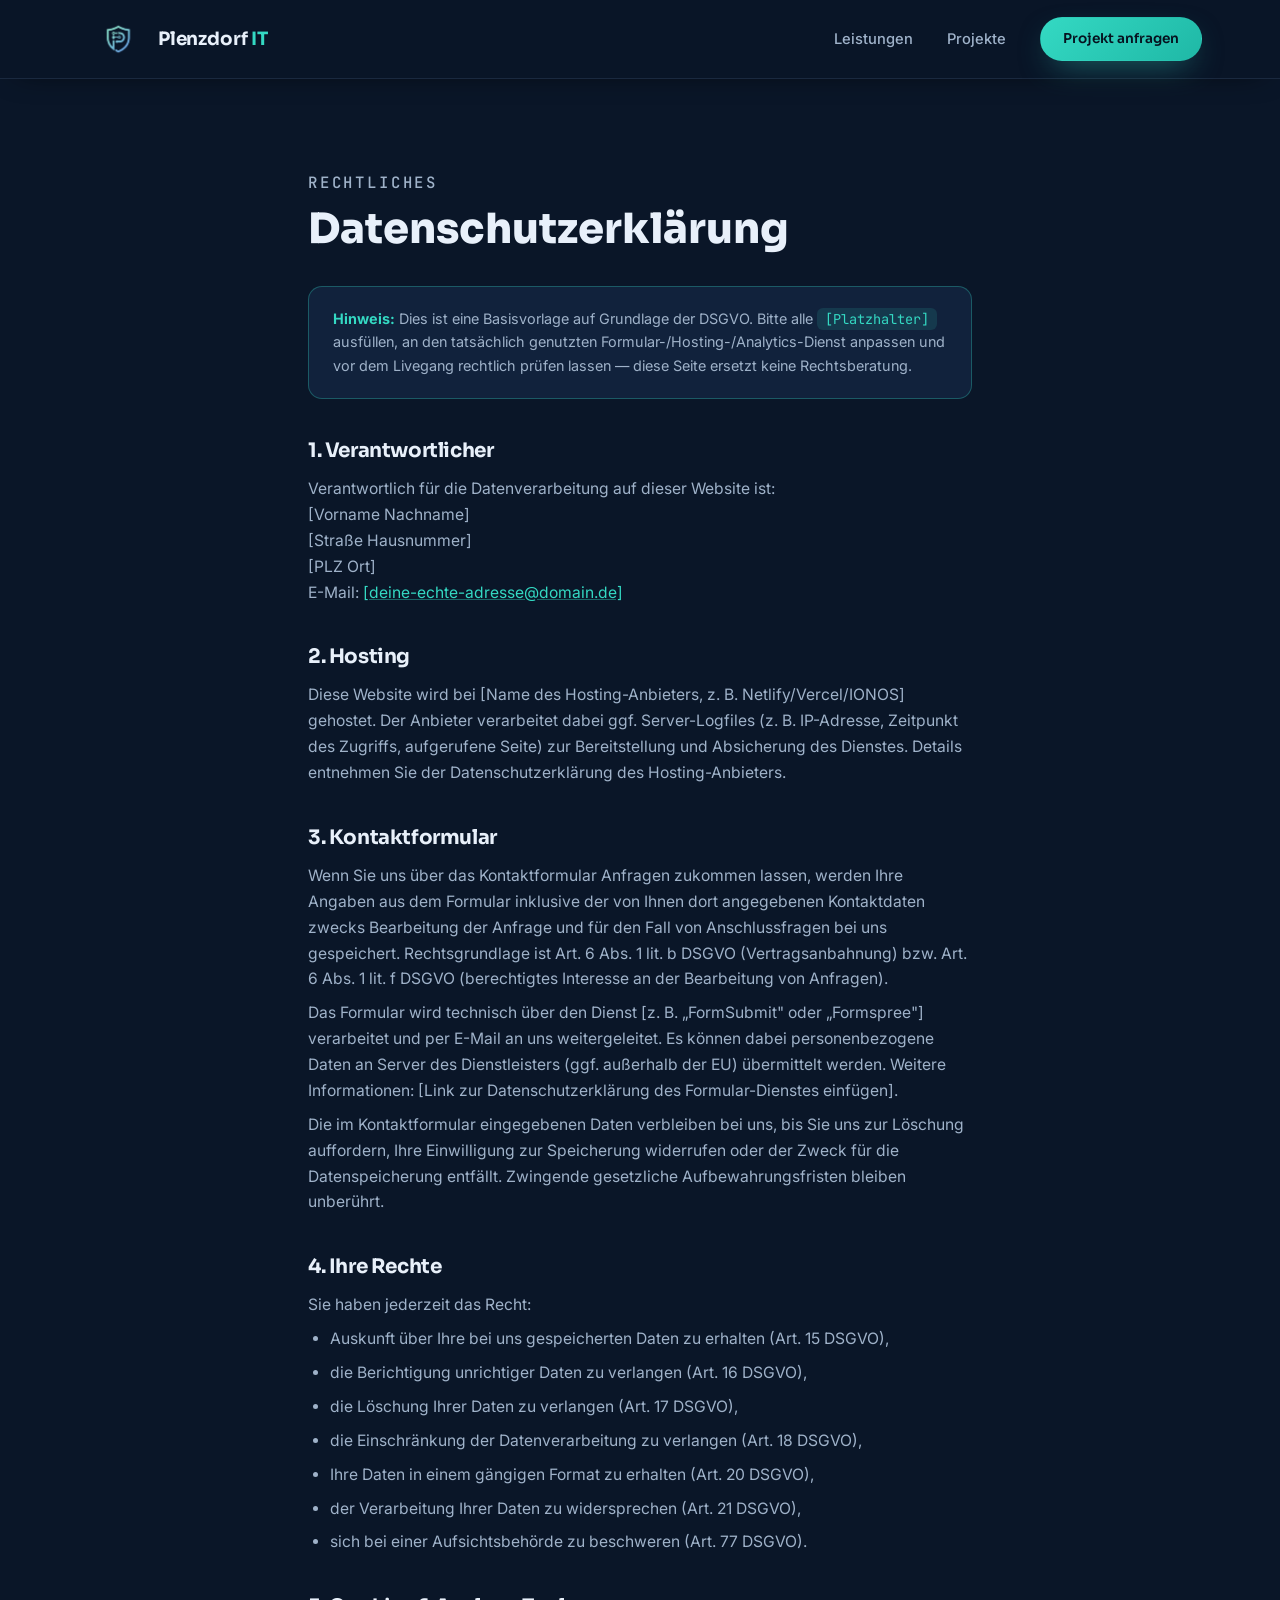
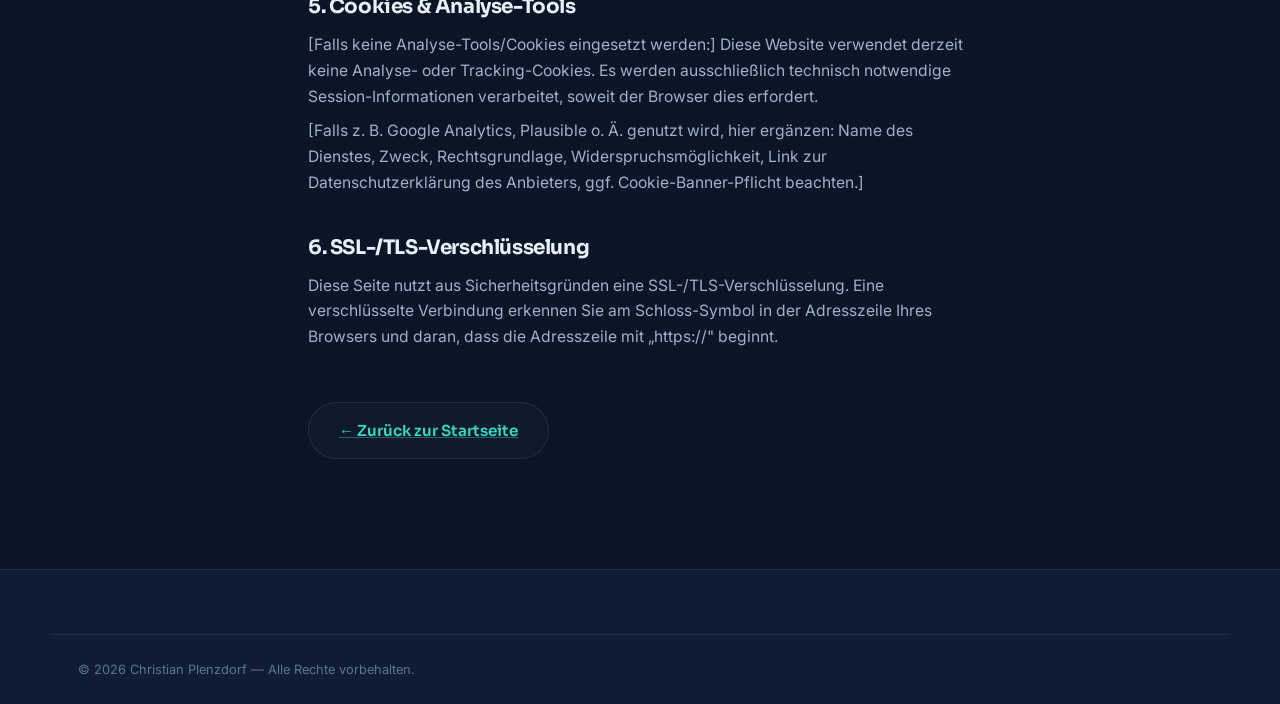
==== datenschutz.html @ 63682827 "initial plenzdorf-it website" ====
<!DOCTYPE html>
<html lang="de">
<head>
  <meta charset="UTF-8">
  <meta name="viewport" content="width=device-width, initial-scale=1.0">
  <title>Datenschutzerklärung | Plenzdorf IT</title>
  <meta name="robots" content="noindex, follow">
  <meta name="theme-color" content="#0a1628">
  <link rel="preconnect" href="https://fonts.googleapis.com">
  <link rel="preconnect" href="https://fonts.gstatic.com" crossorigin>
  <link href="https://fonts.googleapis.com/css2?family=Sora:wght@400;500;600;700;800&family=Inter:wght@400;500;600&family=JetBrains+Mono:wght@400;500&display=swap" rel="stylesheet">
  <link rel="stylesheet" href="css/style.css">
  <link rel="icon" type="image/png" href="assets/logo.png">
</head>
<body>

  <header class="nav is-scrolled" id="nav">
    <div class="nav__inner container">
      <a href="index.html" class="nav__logo">
        <img src="assets/logo.png" alt="Plenzdorf IT Logo" class="nav__logo-mark">
        <span class="nav__logo-text">Plenzdorf<em>&nbsp;IT</em></span>
      </a>
      <nav class="nav__links" id="navLinks">
        <a href="index.html#leistungen">Leistungen</a>
        <a href="index.html#projekte">Projekte</a>
        <a href="index.html#kontakt" class="btn btn--small btn--primary">Projekt anfragen</a>
      </nav>
      <button class="nav__burger" id="navBurger" aria-label="Menü öffnen" aria-expanded="false">
        <span></span><span></span><span></span>
      </button>
    </div>
  </header>

  <main>
    <section class="section legal">
      <div class="container legal__content">
        <p class="section__eyebrow">Rechtliches</p>
        <h1>Datenschutzerklärung</h1>

        <div class="legal__notice">
          <strong>Hinweis:</strong> Dies ist eine Basisvorlage auf Grundlage der DSGVO.
          Bitte alle <code>[Platzhalter]</code> ausfüllen, an den tatsächlich genutzten
          Formular-/Hosting-/Analytics-Dienst anpassen und vor dem Livegang rechtlich prüfen
          lassen — diese Seite ersetzt keine Rechtsberatung.
        </div>

        <h2>1. Verantwortlicher</h2>
        <p>
          Verantwortlich für die Datenverarbeitung auf dieser Website ist:<br>
          [Vorname Nachname]<br>
          [Straße Hausnummer]<br>
          [PLZ Ort]<br>
          E-Mail: <a href="mailto:kontakt@plenzdorf-it.de">[deine-echte-adresse@domain.de]</a>
        </p>

        <h2>2. Hosting</h2>
        <p>
          Diese Website wird bei [Name des Hosting-Anbieters, z. B. Netlify/Vercel/IONOS]
          gehostet. Der Anbieter verarbeitet dabei ggf. Server-Logfiles (z. B. IP-Adresse,
          Zeitpunkt des Zugriffs, aufgerufene Seite) zur Bereitstellung und Absicherung des
          Dienstes. Details entnehmen Sie der Datenschutzerklärung des Hosting-Anbieters.
        </p>

        <h2>3. Kontaktformular</h2>
        <p>
          Wenn Sie uns über das Kontaktformular Anfragen zukommen lassen, werden Ihre Angaben
          aus dem Formular inklusive der von Ihnen dort angegebenen Kontaktdaten zwecks
          Bearbeitung der Anfrage und für den Fall von Anschlussfragen bei uns gespeichert.
          Rechtsgrundlage ist Art. 6 Abs. 1 lit. b DSGVO (Vertragsanbahnung) bzw.
          Art. 6 Abs. 1 lit. f DSGVO (berechtigtes Interesse an der Bearbeitung von Anfragen).
        </p>
        <p>
          Das Formular wird technisch über den Dienst [z. B. „FormSubmit" oder „Formspree"]
          verarbeitet und per E-Mail an uns weitergeleitet. Es können dabei personenbezogene
          Daten an Server des Dienstleisters (ggf. außerhalb der EU) übermittelt werden.
          Weitere Informationen: [Link zur Datenschutzerklärung des Formular-Dienstes einfügen].
        </p>
        <p>
          Die im Kontaktformular eingegebenen Daten verbleiben bei uns, bis Sie uns zur
          Löschung auffordern, Ihre Einwilligung zur Speicherung widerrufen oder der Zweck für
          die Datenspeicherung entfällt. Zwingende gesetzliche Aufbewahrungsfristen bleiben
          unberührt.
        </p>

        <h2>4. Ihre Rechte</h2>
        <p>Sie haben jederzeit das Recht:</p>
        <ul>
          <li>Auskunft über Ihre bei uns gespeicherten Daten zu erhalten (Art. 15 DSGVO),</li>
          <li>die Berichtigung unrichtiger Daten zu verlangen (Art. 16 DSGVO),</li>
          <li>die Löschung Ihrer Daten zu verlangen (Art. 17 DSGVO),</li>
          <li>die Einschränkung der Datenverarbeitung zu verlangen (Art. 18 DSGVO),</li>
          <li>Ihre Daten in einem gängigen Format zu erhalten (Art. 20 DSGVO),</li>
          <li>der Verarbeitung Ihrer Daten zu widersprechen (Art. 21 DSGVO),</li>
          <li>sich bei einer Aufsichtsbehörde zu beschweren (Art. 77 DSGVO).</li>
        </ul>

        <h2>5. Cookies &amp; Analyse-Tools</h2>
        <p>
          [Falls keine Analyse-Tools/Cookies eingesetzt werden:] Diese Website verwendet
          derzeit keine Analyse- oder Tracking-Cookies. Es werden ausschließlich technisch
          notwendige Session-Informationen verarbeitet, soweit der Browser dies erfordert.
        </p>
        <p>
          [Falls z. B. Google Analytics, Plausible o. Ä. genutzt wird, hier ergänzen: Name des
          Dienstes, Zweck, Rechtsgrundlage, Widerspruchsmöglichkeit, Link zur
          Datenschutzerklärung des Anbieters, ggf. Cookie-Banner-Pflicht beachten.]
        </p>

        <h2>6. SSL-/TLS-Verschlüsselung</h2>
        <p>
          Diese Seite nutzt aus Sicherheitsgründen eine SSL-/TLS-Verschlüsselung. Eine
          verschlüsselte Verbindung erkennen Sie am Schloss-Symbol in der Adresszeile Ihres
          Browsers und daran, dass die Adresszeile mit „https://" beginnt.
        </p>

        <a href="index.html" class="btn btn--ghost legal__back">← Zurück zur Startseite</a>
      </div>
    </section>
  </main>

  <footer class="footer">
    <div class="container footer__bottom">
      <p>© 2026 Christian Plenzdorf — Alle Rechte vorbehalten.</p>
    </div>
  </footer>

</body>
</html>
---- css/style.css ----
/* ============================================================
   Plenzdorf IT — Freelancer-Website
   Software Test & Qualitätssicherung
   ============================================================ */

:root {
  --bg: #0a1628;
  --bg-soft: #0e1d33;
  --bg-card: #11223c;
  --line: rgba(148, 184, 226, 0.12);
  --text: #e8f0fa;
  --text-dim: #9fb2c9;
  --accent: #34d9c3;
  --accent-soft: rgba(52, 217, 195, 0.12);
  --accent-2: #4ea3ff;
  --font-display: "Sora", sans-serif;
  --font-body: "Inter", sans-serif;
  --font-mono: "JetBrains Mono", monospace;
  --radius: 18px;
  --shadow: 0 24px 60px -24px rgba(0, 0, 0, 0.55);
  --container: 1180px;
}

* { margin: 0; padding: 0; box-sizing: border-box; }

html { scroll-behavior: smooth; }

body {
  font-family: var(--font-body);
  background: var(--bg);
  color: var(--text);
  line-height: 1.65;
  -webkit-font-smoothing: antialiased;
  overflow-x: hidden;
}

.container {
  max-width: var(--container);
  margin: 0 auto;
  padding: 0 28px;
}

h1, h2, h3, h4 { font-family: var(--font-display); line-height: 1.15; }

h2 { font-size: clamp(1.9rem, 3.4vw, 2.8rem); font-weight: 700; letter-spacing: -0.02em; }

a { color: inherit; text-decoration: none; }

img { max-width: 100%; display: block; }

::selection { background: var(--accent); color: #06121f; }

/* ---------- Buttons ---------- */
.btn {
  display: inline-flex;
  align-items: center;
  justify-content: center;
  gap: 10px;
  padding: 15px 30px;
  border-radius: 999px;
  font-family: var(--font-display);
  font-weight: 600;
  font-size: 0.95rem;
  cursor: pointer;
  border: 1px solid transparent;
  transition: transform 0.25s ease, box-shadow 0.25s ease, background 0.25s ease, color 0.25s ease;
}

.btn--primary {
  background: linear-gradient(135deg, var(--accent), #1fb8a6);
  color: #06121f;
  box-shadow: 0 12px 32px -12px rgba(52, 217, 195, 0.55);
}
.btn--primary:hover { transform: translateY(-2px); box-shadow: 0 18px 40px -12px rgba(52, 217, 195, 0.7); }

.btn--ghost {
  border-color: var(--line);
  color: var(--text);
  background: rgba(255, 255, 255, 0.02);
}
.btn--ghost:hover { border-color: var(--accent); color: var(--accent); transform: translateY(-2px); }

.btn--small { padding: 10px 22px; font-size: 0.85rem; }
.btn--full { width: 100%; }

/* ---------- Navigation ---------- */
.nav {
  position: fixed;
  inset: 0 0 auto 0;
  z-index: 100;
  transition: background 0.3s ease, box-shadow 0.3s ease, backdrop-filter 0.3s ease;
}
.nav.is-scrolled {
  background: rgba(10, 22, 40, 0.86);
  backdrop-filter: blur(14px);
  box-shadow: 0 8px 30px -18px rgba(0, 0, 0, 0.8);
  border-bottom: 1px solid var(--line);
}

.nav__inner {
  display: flex;
  align-items: center;
  justify-content: space-between;
  height: 78px;
}

.nav__logo { display: flex; align-items: center; }
.nav__logo-mark {
  width: 80px; height: 80px;
  object-fit: contain;
}
.nav__logo-text {
  font-family: var(--font-display);
  font-weight: 700;
  font-size: 1.15rem;
  letter-spacing: -0.01em;
}
.nav__logo-text em { font-style: normal; color: var(--accent); }

.nav__links { display: flex; align-items: center; gap: 34px; }
.nav__links > a:not(.btn) {
  font-size: 0.92rem;
  font-weight: 500;
  color: var(--text-dim);
  transition: color 0.2s ease;
  position: relative;
}
.nav__links > a:not(.btn)::after {
  content: "";
  position: absolute;
  left: 0; bottom: -6px;
  width: 0; height: 2px;
  background: var(--accent);
  border-radius: 2px;
  transition: width 0.25s ease;
}
.nav__links > a:not(.btn):hover { color: var(--text); }
.nav__links > a:not(.btn):hover::after { width: 100%; }

.nav__burger {
  display: none;
  flex-direction: column;
  gap: 5px;
  background: none;
  border: 0;
  cursor: pointer;
  padding: 8px;
}
.nav__burger span {
  width: 24px; height: 2px;
  background: var(--text);
  border-radius: 2px;
  transition: transform 0.3s ease, opacity 0.3s ease;
}

/* ---------- Hero ---------- */
.hero {
  position: relative;
  padding: 190px 0 120px;
  overflow: hidden;
}

.hero__bg { position: absolute; inset: 0; pointer-events: none; }
.hero__grid {
  position: absolute; inset: 0;
  background-image:
    linear-gradient(rgba(148, 184, 226, 0.05) 1px, transparent 1px),
    linear-gradient(90deg, rgba(148, 184, 226, 0.05) 1px, transparent 1px);
  background-size: 56px 56px;
  mask-image: radial-gradient(ellipse 80% 60% at 50% 30%, black 30%, transparent 75%);
}
.hero__glow {
  position: absolute;
  border-radius: 50%;
  filter: blur(120px);
  opacity: 0.35;
}
.hero__glow--1 { width: 560px; height: 560px; background: #0e7c6f; top: -180px; right: -120px; }
.hero__glow--2 { width: 480px; height: 480px; background: #14498a; bottom: -220px; left: -140px; }

.hero__inner {
  position: relative;
  display: grid;
  grid-template-columns: 1.05fr 0.95fr;
  gap: 60px;
  align-items: center;
}

.hero__eyebrow {
  display: inline-flex;
  align-items: center;
  gap: 10px;
  font-size: 0.85rem;
  font-weight: 600;
  color: var(--accent);
  background: var(--accent-soft);
  border: 1px solid rgba(52, 217, 195, 0.25);
  padding: 8px 18px;
  border-radius: 999px;
  margin-bottom: 28px;
}
.dot {
  width: 8px; height: 8px;
  border-radius: 50%;
  background: var(--accent);
  animation: pulse 2s infinite;
}
@keyframes pulse {
  0%, 100% { box-shadow: 0 0 0 0 rgba(52, 217, 195, 0.5); }
  50% { box-shadow: 0 0 0 7px rgba(52, 217, 195, 0); }
}

.hero__title {
  font-size: clamp(2.5rem, 5.4vw, 4.1rem);
  font-weight: 800;
  letter-spacing: -0.03em;
  margin-bottom: 26px;
}
.accent {
  background: linear-gradient(120deg, var(--accent), var(--accent-2));
  -webkit-background-clip: text;
  background-clip: text;
  color: transparent;
}

.hero__sub {
  font-size: 1.12rem;
  color: var(--text-dim);
  max-width: 540px;
  margin-bottom: 38px;
}
.hero__sub strong { color: var(--text); font-weight: 600; }

.hero__cta { display: flex; gap: 16px; flex-wrap: wrap; margin-bottom: 40px; }

.hero__badges {
  display: flex;
  gap: 26px;
  flex-wrap: wrap;
  list-style: none;
  color: var(--text-dim);
  font-size: 0.9rem;
}
.hero__badges li { display: flex; align-items: center; gap: 8px; }
.hero__badges li::before {
  content: "✓";
  color: var(--accent);
  font-weight: 700;
}

/* Terminal card */
.hero__card { position: relative; }

.terminal {
  background: #0b1424;
  border: 1px solid var(--line);
  border-radius: var(--radius);
  box-shadow: var(--shadow);
  overflow: hidden;
  transform: rotate(1.2deg);
  transition: transform 0.4s ease;
}
.hero__card:hover .terminal { transform: rotate(0deg); }

.terminal__bar {
  display: flex;
  align-items: center;
  gap: 8px;
  padding: 14px 18px;
  background: rgba(255, 255, 255, 0.03);
  border-bottom: 1px solid var(--line);
}
.terminal__bar span {
  width: 12px; height: 12px;
  border-radius: 50%;
  background: #3a4a63;
}
.terminal__bar span:nth-child(1) { background: #ff5f57; }
.terminal__bar span:nth-child(2) { background: #febc2e; }
.terminal__bar span:nth-child(3) { background: #28c840; }
.terminal__bar p {
  margin-left: auto;
  font-family: var(--font-mono);
  font-size: 0.72rem;
  color: var(--text-dim);
}

.terminal__body {
  padding: 22px 24px 26px;
  font-family: var(--font-mono);
  font-size: 0.82rem;
  line-height: 2.05;
}
.t-prompt { color: var(--accent-2); }
.t-ok { color: var(--accent); }
.t-dim { color: #5f7492; }
.t-result {
  color: var(--accent);
  font-weight: 500;
  border-top: 1px dashed var(--line);
  margin-top: 6px;
  padding-top: 8px;
}
.t-cursor {
  display: inline-block;
  width: 9px; height: 17px;
  background: var(--accent);
  vertical-align: middle;
  animation: blink 1.1s steps(1) infinite;
}
@keyframes blink { 50% { opacity: 0; } }

.hero__chip {
  position: absolute;
  background: rgba(17, 34, 60, 0.92);
  backdrop-filter: blur(10px);
  border: 1px solid var(--line);
  border-radius: 14px;
  padding: 14px 20px;
  box-shadow: var(--shadow);
  display: flex;
  flex-direction: column;
  gap: 2px;
  animation: float 5s ease-in-out infinite;
}
.hero__chip strong { font-family: var(--font-display); color: var(--accent); font-size: 0.95rem; }
.hero__chip span { font-size: 0.75rem; color: var(--text-dim); }
.hero__chip--1 { top: -26px; right: 8px; animation-delay: 0s; }
.hero__chip--2 { bottom: -24px; left: -14px; animation-delay: 2.5s; }

@keyframes float {
  0%, 100% { transform: translateY(0); }
  50% { transform: translateY(-9px); }
}

/* ---------- Stats ---------- */
.stats {
  border-top: 1px solid var(--line);
  border-bottom: 1px solid var(--line);
  background: var(--bg-soft);
}
.stats__grid {
  display: grid;
  grid-template-columns: repeat(4, 1fr);
  gap: 30px;
  padding: 56px 28px;
}
.stat { text-align: center; }
.stat__num {
  font-family: var(--font-display);
  font-size: clamp(2.2rem, 4vw, 3.2rem);
  font-weight: 800;
  color: var(--accent);
  letter-spacing: -0.02em;
}
.stat__label { color: var(--text-dim); font-size: 0.92rem; margin-top: 6px; }

/* ---------- Sections ---------- */
.section { padding: 110px 0; }
.section--alt { background: var(--bg-soft); border-top: 1px solid var(--line); border-bottom: 1px solid var(--line); }

.section__head { max-width: 640px; margin-bottom: 64px; }
.section__eyebrow {
  font-family: var(--font-mono);
  font-size: 0.8rem;
  font-weight: 500;
  text-transform: uppercase;
  letter-spacing: 0.18em;
  color: var(--accent);
  margin-bottom: 16px;
}
.section__sub { color: var(--text-dim); margin-top: 18px; font-size: 1.05rem; }

/* ---------- Cards (Leistungen) ---------- */
.cards {
  display: grid;
  grid-template-columns: repeat(3, 1fr);
  gap: 26px;
}

.card {
  background: var(--bg-card);
  border: 1px solid var(--line);
  border-radius: var(--radius);
  padding: 36px 30px;
  position: relative;
  overflow: hidden;
  transition: transform 0.3s ease, border-color 0.3s ease, box-shadow 0.3s ease;
}
.card::before {
  content: "";
  position: absolute;
  inset: 0 0 auto 0;
  height: 3px;
  background: linear-gradient(90deg, var(--accent), var(--accent-2));
  opacity: 0;
  transition: opacity 0.3s ease;
}
.card:hover {
  transform: translateY(-6px);
  border-color: rgba(52, 217, 195, 0.35);
  box-shadow: var(--shadow);
}
.card:hover::before { opacity: 1; }

.card__icon {
  width: 54px; height: 54px;
  display: grid; place-items: center;
  border-radius: 14px;
  background: var(--accent-soft);
  color: var(--accent);
  margin-bottom: 24px;
}
.card__icon svg { width: 26px; height: 26px; }

.card h3 { font-size: 1.2rem; margin-bottom: 12px; }
.card p { color: var(--text-dim); font-size: 0.95rem; }

.card__tags {
  display: flex;
  flex-wrap: wrap;
  gap: 8px;
  list-style: none;
  margin-top: 22px;
}
.card__tags li {
  font-family: var(--font-mono);
  font-size: 0.72rem;
  color: var(--accent);
  background: var(--accent-soft);
  padding: 4px 12px;
  border-radius: 999px;
}

/* ---------- Expertise ---------- */
.expertise__grid {
  display: grid;
  grid-template-columns: repeat(2, 1fr);
  gap: 26px;
}
.expertise__col {
  background: var(--bg-card);
  border: 1px solid var(--line);
  border-radius: var(--radius);
  padding: 34px 30px;
}
.expertise__col h3 {
  font-size: 1.05rem;
  margin-bottom: 20px;
  padding-bottom: 16px;
  border-bottom: 1px solid var(--line);
  color: var(--accent);
}

.chips { display: flex; flex-wrap: wrap; gap: 10px; list-style: none; }
.chips li {
  font-size: 0.85rem;
  font-weight: 500;
  color: var(--text-dim);
  background: rgba(255, 255, 255, 0.04);
  border: 1px solid var(--line);
  padding: 7px 16px;
  border-radius: 999px;
  transition: color 0.2s ease, border-color 0.2s ease, background 0.2s ease;
}
.chips li:hover {
  color: var(--accent);
  border-color: rgba(52, 217, 195, 0.4);
  background: var(--accent-soft);
}
.chips--small li { font-size: 0.75rem; padding: 4px 12px; }

/* ---------- Timeline (Projekte) ---------- */
.timeline { display: flex; flex-direction: column; }

.timeline__item {
  display: grid;
  grid-template-columns: 250px 1fr;
  gap: 40px;
  padding: 40px 0;
  border-bottom: 1px solid var(--line);
  position: relative;
}
.timeline__item:last-of-type { border-bottom: 0; }

.timeline__meta { display: flex; flex-direction: column; gap: 8px; }
.timeline__period {
  font-family: var(--font-mono);
  font-size: 0.85rem;
  color: var(--accent);
  font-weight: 500;
}
.timeline__role {
  font-size: 0.85rem;
  color: var(--text-dim);
}

.timeline__body h3 { font-size: 1.25rem; margin-bottom: 12px; }
.timeline__body p { color: var(--text-dim); font-size: 0.97rem; max-width: 720px; }
.timeline__body .chips { margin-top: 18px; }

.branchen {
  margin-top: 56px;
  padding: 28px 34px;
  background: var(--bg-card);
  border: 1px solid var(--line);
  border-radius: var(--radius);
  display: flex;
  align-items: center;
  gap: 30px;
  flex-wrap: wrap;
}
.branchen__label {
  font-family: var(--font-display);
  font-weight: 600;
  font-size: 0.95rem;
  white-space: nowrap;
}
.branchen ul { display: flex; gap: 12px; flex-wrap: wrap; list-style: none; }
.branchen li {
  font-size: 0.85rem;
  color: var(--text-dim);
  border: 1px solid var(--line);
  border-radius: 999px;
  padding: 7px 18px;
}

/* ---------- Zertifikate ---------- */
.certs {
  display: grid;
  grid-template-columns: repeat(auto-fit, minmax(240px, 1fr));
  gap: 24px;
}
.cert {
  background: var(--bg-card);
  border: 1px solid var(--line);
  border-radius: var(--radius);
  padding: 30px 26px;
  transition: transform 0.3s ease, border-color 0.3s ease;
}
.cert:hover { transform: translateY(-5px); border-color: rgba(52, 217, 195, 0.35); }
.cert__year {
  font-family: var(--font-mono);
  font-size: 0.8rem;
  color: var(--accent);
  margin-bottom: 14px;
}
.cert h3 { font-size: 1.02rem; margin-bottom: 8px; }
.cert p { color: var(--text-dim); font-size: 0.85rem; }

/* ---------- Über mich ---------- */
.about {
  display: grid;
  grid-template-columns: 0.85fr 1.15fr;
  gap: 70px;
  align-items: center;
}

.about__portrait {
  aspect-ratio: 4 / 4.6;
  border-radius: var(--radius);
  background:
    radial-gradient(circle at 30% 20%, rgba(52, 217, 195, 0.25), transparent 55%),
    radial-gradient(circle at 75% 80%, rgba(78, 163, 255, 0.22), transparent 55%),
    var(--bg-card);
  border: 1px solid var(--line);
  display: grid;
  place-items: center;
  box-shadow: var(--shadow);
}
.about__portrait span {
  font-family: var(--font-display);
  font-size: 5.5rem;
  font-weight: 800;
  background: linear-gradient(120deg, var(--accent), var(--accent-2));
  -webkit-background-clip: text;
  background-clip: text;
  color: transparent;
  opacity: 0.9;
}

.about__quote {
  margin-top: -46px;
  margin-left: 34px;
  margin-right: -20px;
  position: relative;
  background: rgba(17, 34, 60, 0.95);
  backdrop-filter: blur(8px);
  border: 1px solid var(--line);
  border-radius: 14px;
  padding: 20px 24px;
  box-shadow: var(--shadow);
}
.about__quote p {
  font-size: 0.92rem;
  font-style: italic;
  color: var(--text-dim);
}

.about__content h2 { margin-bottom: 24px; }
.about__content > p { color: var(--text-dim); margin-bottom: 18px; }

.about__points {
  list-style: none;
  margin: 28px 0 36px;
  display: flex;
  flex-direction: column;
  gap: 14px;
}
.about__points li {
  padding-left: 32px;
  position: relative;
  color: var(--text-dim);
  font-size: 0.96rem;
}
.about__points li::before {
  content: "✓";
  position: absolute;
  left: 0; top: 0;
  width: 22px; height: 22px;
  display: grid; place-items: center;
  border-radius: 50%;
  background: var(--accent-soft);
  color: var(--accent);
  font-size: 0.75rem;
  font-weight: 700;
}
.about__points strong { color: var(--text); }

/* ---------- Kontakt ---------- */
.section--contact { padding-bottom: 130px; }

.contact__box {
  display: grid;
  grid-template-columns: 1fr 1.1fr;
  gap: 0;
  background: var(--bg-card);
  border: 1px solid var(--line);
  border-radius: 26px;
  overflow: hidden;
  box-shadow: var(--shadow);
}

.contact__info {
  padding: 56px 50px;
  background:
    radial-gradient(circle at 15% 15%, rgba(52, 217, 195, 0.12), transparent 50%),
    radial-gradient(circle at 90% 90%, rgba(78, 163, 255, 0.1), transparent 50%),
    var(--bg-soft);
  display: flex;
  flex-direction: column;
}
.contact__info h2 { margin-bottom: 18px; }
.contact__info > p { color: var(--text-dim); margin-bottom: 36px; }

.contact__details { list-style: none; display: flex; flex-direction: column; gap: 20px; margin-top: auto; }
.contact__details li { display: flex; align-items: center; gap: 14px; color: var(--text-dim); font-size: 0.95rem; }
.contact__details svg { width: 20px; height: 20px; color: var(--accent); flex-shrink: 0; }
.contact__details a:hover { color: var(--accent); }

.contact__form { padding: 56px 50px; }

.form__row { display: grid; grid-template-columns: 1fr 1fr; gap: 18px; }
.form__field { margin-bottom: 20px; }
.form__field label {
  display: block;
  font-size: 0.82rem;
  font-weight: 600;
  margin-bottom: 8px;
  color: var(--text-dim);
}
.form__field input,
.form__field select,
.form__field textarea {
  width: 100%;
  background: rgba(255, 255, 255, 0.04);
  border: 1px solid var(--line);
  border-radius: 12px;
  padding: 14px 16px;
  color: var(--text);
  font-family: var(--font-body);
  font-size: 0.95rem;
  transition: border-color 0.2s ease, box-shadow 0.2s ease;
  resize: vertical;
}
.form__field input::placeholder,
.form__field textarea::placeholder { color: #5f7492; }
.form__field input:focus,
.form__field select:focus,
.form__field textarea:focus {
  outline: none;
  border-color: var(--accent);
  box-shadow: 0 0 0 3px rgba(52, 217, 195, 0.15);
}

.form__field select option { background: var(--bg-card); }
.form__field select option:checked ,
.form__field select option:hover {
  background: var(--accent);
}
.form__field select option:focus {
  color: var(--accent);
  background: var(--accent-soft);
}

.form__note { font-size: 0.75rem; color: #5f7492; margin-top: 16px; }
.form__success {
  margin-top: 18px;
  padding: 14px 18px;
  border-radius: 12px;
  background: var(--accent-soft);
  border: 1px solid rgba(52, 217, 195, 0.4);
  color: var(--accent);
  font-size: 0.9rem;
}
.form__error {
  margin-top: 18px;
  padding: 14px 18px;
  border-radius: 12px;
  background: rgba(255, 95, 87, 0.1);
  border: 1px solid rgba(255, 95, 87, 0.4);
  color: #ff8f88;
  font-size: 0.9rem;
}
.btn[disabled] { opacity: 0.65; cursor: not-allowed; transform: none !important; }

/* ---------- Footer ---------- */
.footer {
  border-top: 1px solid var(--line);
  background: var(--bg-soft);
  padding: 64px 0 0;
}
.footer__inner {
  display: grid;
  grid-template-columns: 1.4fr 1fr 1fr;
  gap: 40px;
  padding-bottom: 48px;
}
.footer__brand p { color: var(--text-dim); font-size: 0.88rem; margin-top: 18px; }
.footer__col { display: flex; flex-direction: column; gap: 10px; }
.footer__col h4 { font-size: 0.95rem; margin-bottom: 8px; }
.footer__col a { color: var(--text-dim); font-size: 0.88rem; transition: color 0.2s ease; }
.footer__col a:hover { color: var(--accent); }

.footer__bottom {
  border-top: 1px solid var(--line);
  padding-top: 24px;
  padding-bottom: 24px;
}
.footer__bottom p { font-size: 0.8rem; color: #5f7492; }

/* ---------- Reveal animations ---------- */
.reveal {
  opacity: 0;
  transform: translateY(28px);
  transition: opacity 0.7s cubic-bezier(0.22, 1, 0.36, 1), transform 0.7s cubic-bezier(0.22, 1, 0.36, 1);
}
.reveal.is-visible { opacity: 1; transform: none; }
.reveal--delay-1 { transition-delay: 0.1s; }
.reveal--delay-2 { transition-delay: 0.2s; }
.reveal--delay-3 { transition-delay: 0.3s; }
.reveal--delay-4 { transition-delay: 0.4s; }

@media (prefers-reduced-motion: reduce) {
  .reveal { opacity: 1; transform: none; transition: none; }
  html { scroll-behavior: auto; }
}

/* ---------- Legal pages (Impressum / Datenschutz) ---------- */
.legal { padding-top: 170px; }
.legal__content { max-width: 720px; }
.legal__content h1 {
  font-size: clamp(2rem, 4vw, 2.6rem);
  font-weight: 800;
  margin: 10px 0 32px;
}
.legal__content h2 {
  font-size: 1.25rem;
  margin: 40px 0 14px;
  color: var(--text);
}
.legal__content p,
.legal__content li { color: var(--text-dim); font-size: 0.98rem; margin-bottom: 8px; }
.legal__content ul { padding-left: 22px; margin-bottom: 16px; }
.legal__content a { color: var(--accent); text-decoration: underline; text-decoration-color: rgba(52, 217, 195, 0.4); }
.legal__content a:hover { text-decoration-color: var(--accent); }
.legal__content code {
  font-family: var(--font-mono);
  background: var(--accent-soft);
  color: var(--accent);
  padding: 2px 8px;
  border-radius: 6px;
  font-size: 0.85rem;
}
.legal__notice {
  background: var(--bg-card);
  border: 1px solid rgba(52, 217, 195, 0.3);
  border-radius: 14px;
  padding: 20px 24px;
  font-size: 0.9rem;
  color: var(--text-dim);
  margin-bottom: 20px;
}
.legal__notice strong { color: var(--accent); }
.legal__back { margin-top: 44px; }

/* ---------- 404 ---------- */
.error-page {
  min-height: 100vh;
  display: grid;
  place-items: center;
  padding: 40px 28px;
  text-align: center;
  background:
    radial-gradient(circle at 20% 20%, rgba(52, 217, 195, 0.12), transparent 45%),
    radial-gradient(circle at 85% 80%, rgba(78, 163, 255, 0.12), transparent 45%),
    var(--bg);
}
.error-page__inner { max-width: 560px; }
.error-page__code {
  font-family: var(--font-display);
  font-size: 6rem;
  font-weight: 800;
  color: var(--accent);
  line-height: 1;
  margin-bottom: 12px;
  opacity: 0.85;
}
.error-page h1 { font-size: clamp(1.6rem, 3.4vw, 2.2rem); margin-bottom: 16px; }
.error-page p { color: var(--text-dim); margin-bottom: 32px; }

/* ---------- Responsive ---------- */
@media (max-width: 1024px) {
  .hero__inner { grid-template-columns: 1fr; gap: 80px; }
  .hero__card { max-width: 560px; margin: 0 auto; }
  .cards { grid-template-columns: repeat(2, 1fr); }
  .about { grid-template-columns: 1fr; gap: 60px; }
  .about__visual { max-width: 420px; }
  .contact__box { grid-template-columns: 1fr; }
}

@media (max-width: 760px) {
  .nav__links {
    position: fixed;
    top: 78px;
    right: 0;
    flex-direction: column;
    align-items: flex-start;
    gap: 6px;
    background: rgba(10, 22, 40, 0.98);
    backdrop-filter: blur(16px);
    width: 100%;
    padding: 24px 28px 32px;
    border-bottom: 1px solid var(--line);
    transform: translateY(-16px);
    opacity: 0;
    pointer-events: none;
    transition: transform 0.3s ease, opacity 0.3s ease;
  }
  .nav__links.is-open { transform: none; opacity: 1; pointer-events: auto; }
  .nav__links > a:not(.btn) { padding: 12px 0; font-size: 1.05rem; }
  .nav__links .btn { margin-top: 14px; }
  .nav__burger { display: flex; }
  .nav__burger.is-open span:nth-child(1) { transform: translateY(7px) rotate(45deg); }
  .nav__burger.is-open span:nth-child(2) { opacity: 0; }
  .nav__burger.is-open span:nth-child(3) { transform: translateY(-7px) rotate(-45deg); }

  .hero { padding: 150px 0 90px; }
  .stats__grid { grid-template-columns: repeat(2, 1fr); }
  .cards { grid-template-columns: 1fr; }
  .expertise__grid { grid-template-columns: 1fr; }
  .timeline__item { grid-template-columns: 1fr; gap: 14px; padding: 32px 0; }
  .section { padding: 80px 0; }
  .form__row { grid-template-columns: 1fr; }
  .contact__info, .contact__form { padding: 40px 28px; }
  .footer__inner { grid-template-columns: 1fr; gap: 32px; }
  .hero__chip--1 { top: -20px; right: 0; }
  .hero__chip--2 { bottom: -18px; left: 0; }
}
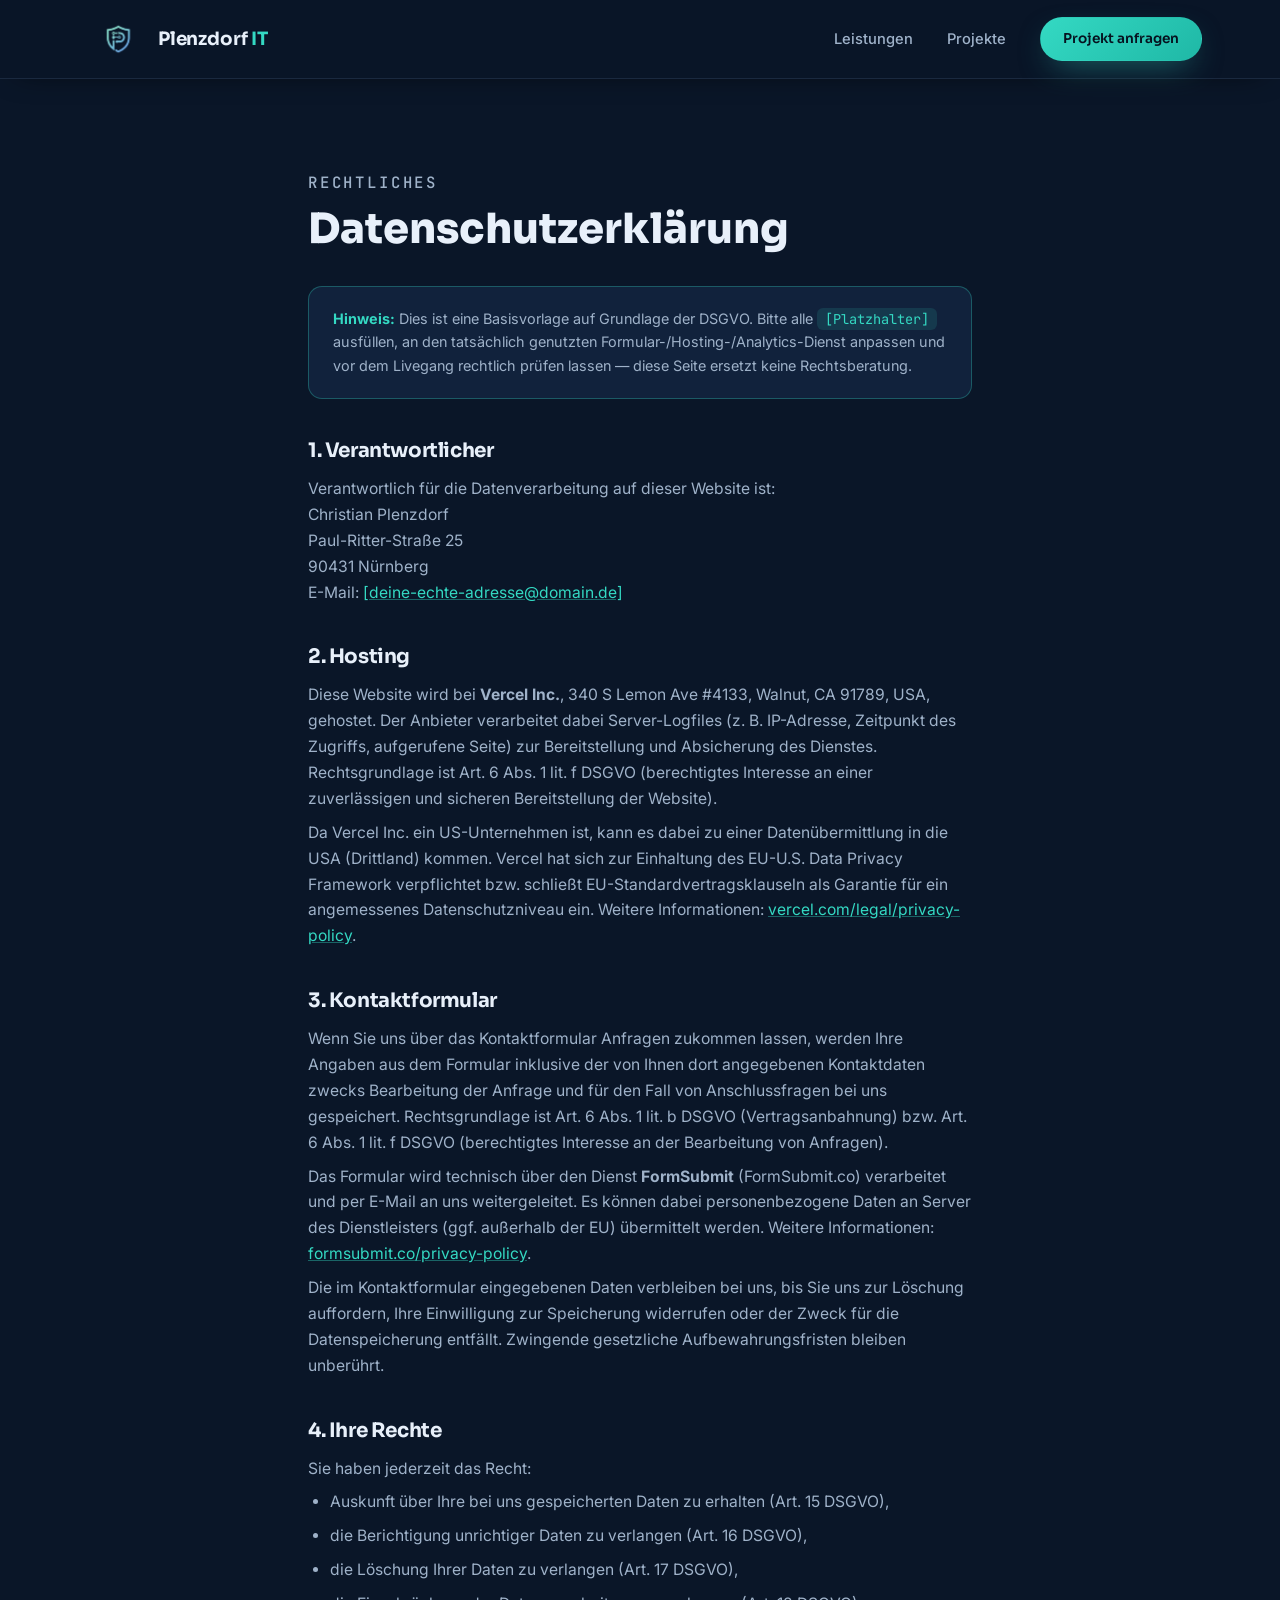
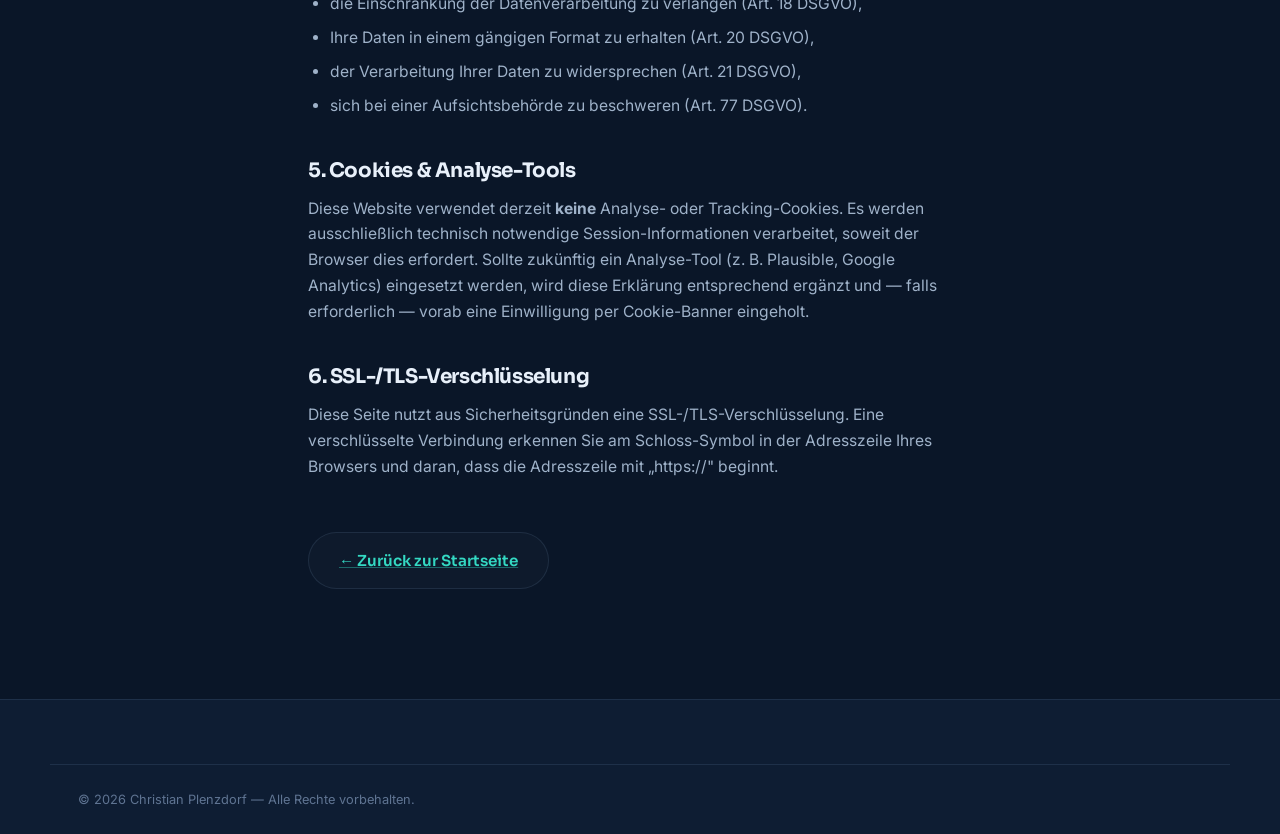
==== commit 32438c03: "Impressum und Datenschutz mit echten Angaben füllen Name, Adresse und USt-IdNr. ergänzt sowie Hostin" ====
--- a/datenschutz.html
+++ b/datenschutz.html
@@ -47,18 +47,26 @@
         <h2>1. Verantwortlicher</h2>
         <p>
           Verantwortlich für die Datenverarbeitung auf dieser Website ist:<br>
-          [Vorname Nachname]<br>
-          [Straße Hausnummer]<br>
-          [PLZ Ort]<br>
+          Christian Plenzdorf<br>
+          Paul-Ritter-Straße 25<br>
+          90431 Nürnberg<br>
           E-Mail: <a href="mailto:kontakt@plenzdorf-it.de">[deine-echte-adresse@domain.de]</a>
         </p>
 
         <h2>2. Hosting</h2>
         <p>
-          Diese Website wird bei [Name des Hosting-Anbieters, z. B. Netlify/Vercel/IONOS]
-          gehostet. Der Anbieter verarbeitet dabei ggf. Server-Logfiles (z. B. IP-Adresse,
-          Zeitpunkt des Zugriffs, aufgerufene Seite) zur Bereitstellung und Absicherung des
-          Dienstes. Details entnehmen Sie der Datenschutzerklärung des Hosting-Anbieters.
+          Diese Website wird bei <strong>Vercel Inc.</strong>, 340 S Lemon Ave #4133, Walnut,
+          CA 91789, USA, gehostet. Der Anbieter verarbeitet dabei Server-Logfiles
+          (z. B. IP-Adresse, Zeitpunkt des Zugriffs, aufgerufene Seite) zur Bereitstellung und
+          Absicherung des Dienstes. Rechtsgrundlage ist Art. 6 Abs. 1 lit. f DSGVO (berechtigtes
+          Interesse an einer zuverlässigen und sicheren Bereitstellung der Website).
+        </p>
+        <p>
+          Da Vercel Inc. ein US-Unternehmen ist, kann es dabei zu einer Datenübermittlung in die
+          USA (Drittland) kommen. Vercel hat sich zur Einhaltung des EU-U.S. Data Privacy
+          Framework verpflichtet bzw. schließt EU-Standardvertragsklauseln als
+          Garantie für ein angemessenes Datenschutzniveau ein. Weitere Informationen:
+          <a href="https://vercel.com/legal/privacy-policy" target="_blank" rel="noopener">vercel.com/legal/privacy-policy</a>.
         </p>
 
         <h2>3. Kontaktformular</h2>
@@ -70,10 +78,11 @@
           Art. 6 Abs. 1 lit. f DSGVO (berechtigtes Interesse an der Bearbeitung von Anfragen).
         </p>
         <p>
-          Das Formular wird technisch über den Dienst [z. B. „FormSubmit" oder „Formspree"]
-          verarbeitet und per E-Mail an uns weitergeleitet. Es können dabei personenbezogene
-          Daten an Server des Dienstleisters (ggf. außerhalb der EU) übermittelt werden.
-          Weitere Informationen: [Link zur Datenschutzerklärung des Formular-Dienstes einfügen].
+          Das Formular wird technisch über den Dienst <strong>FormSubmit</strong>
+          (FormSubmit.co) verarbeitet und per E-Mail an uns weitergeleitet. Es können dabei
+          personenbezogene Daten an Server des Dienstleisters (ggf. außerhalb der EU)
+          übermittelt werden. Weitere Informationen:
+          <a href="https://formsubmit.co/privacy-policy" target="_blank" rel="noopener">formsubmit.co/privacy-policy</a>.
         </p>
         <p>
           Die im Kontaktformular eingegebenen Daten verbleiben bei uns, bis Sie uns zur
@@ -96,14 +105,12 @@
 
         <h2>5. Cookies &amp; Analyse-Tools</h2>
         <p>
-          [Falls keine Analyse-Tools/Cookies eingesetzt werden:] Diese Website verwendet
-          derzeit keine Analyse- oder Tracking-Cookies. Es werden ausschließlich technisch
-          notwendige Session-Informationen verarbeitet, soweit der Browser dies erfordert.
-        </p>
-        <p>
-          [Falls z. B. Google Analytics, Plausible o. Ä. genutzt wird, hier ergänzen: Name des
-          Dienstes, Zweck, Rechtsgrundlage, Widerspruchsmöglichkeit, Link zur
-          Datenschutzerklärung des Anbieters, ggf. Cookie-Banner-Pflicht beachten.]
+          Diese Website verwendet derzeit <strong>keine</strong> Analyse- oder
+          Tracking-Cookies. Es werden ausschließlich technisch notwendige
+          Session-Informationen verarbeitet, soweit der Browser dies erfordert. Sollte
+          zukünftig ein Analyse-Tool (z. B. Plausible, Google Analytics) eingesetzt werden,
+          wird diese Erklärung entsprechend ergänzt und — falls erforderlich — vorab eine
+          Einwilligung per Cookie-Banner eingeholt.
         </p>
 
         <h2>6. SSL-/TLS-Verschlüsselung</h2>
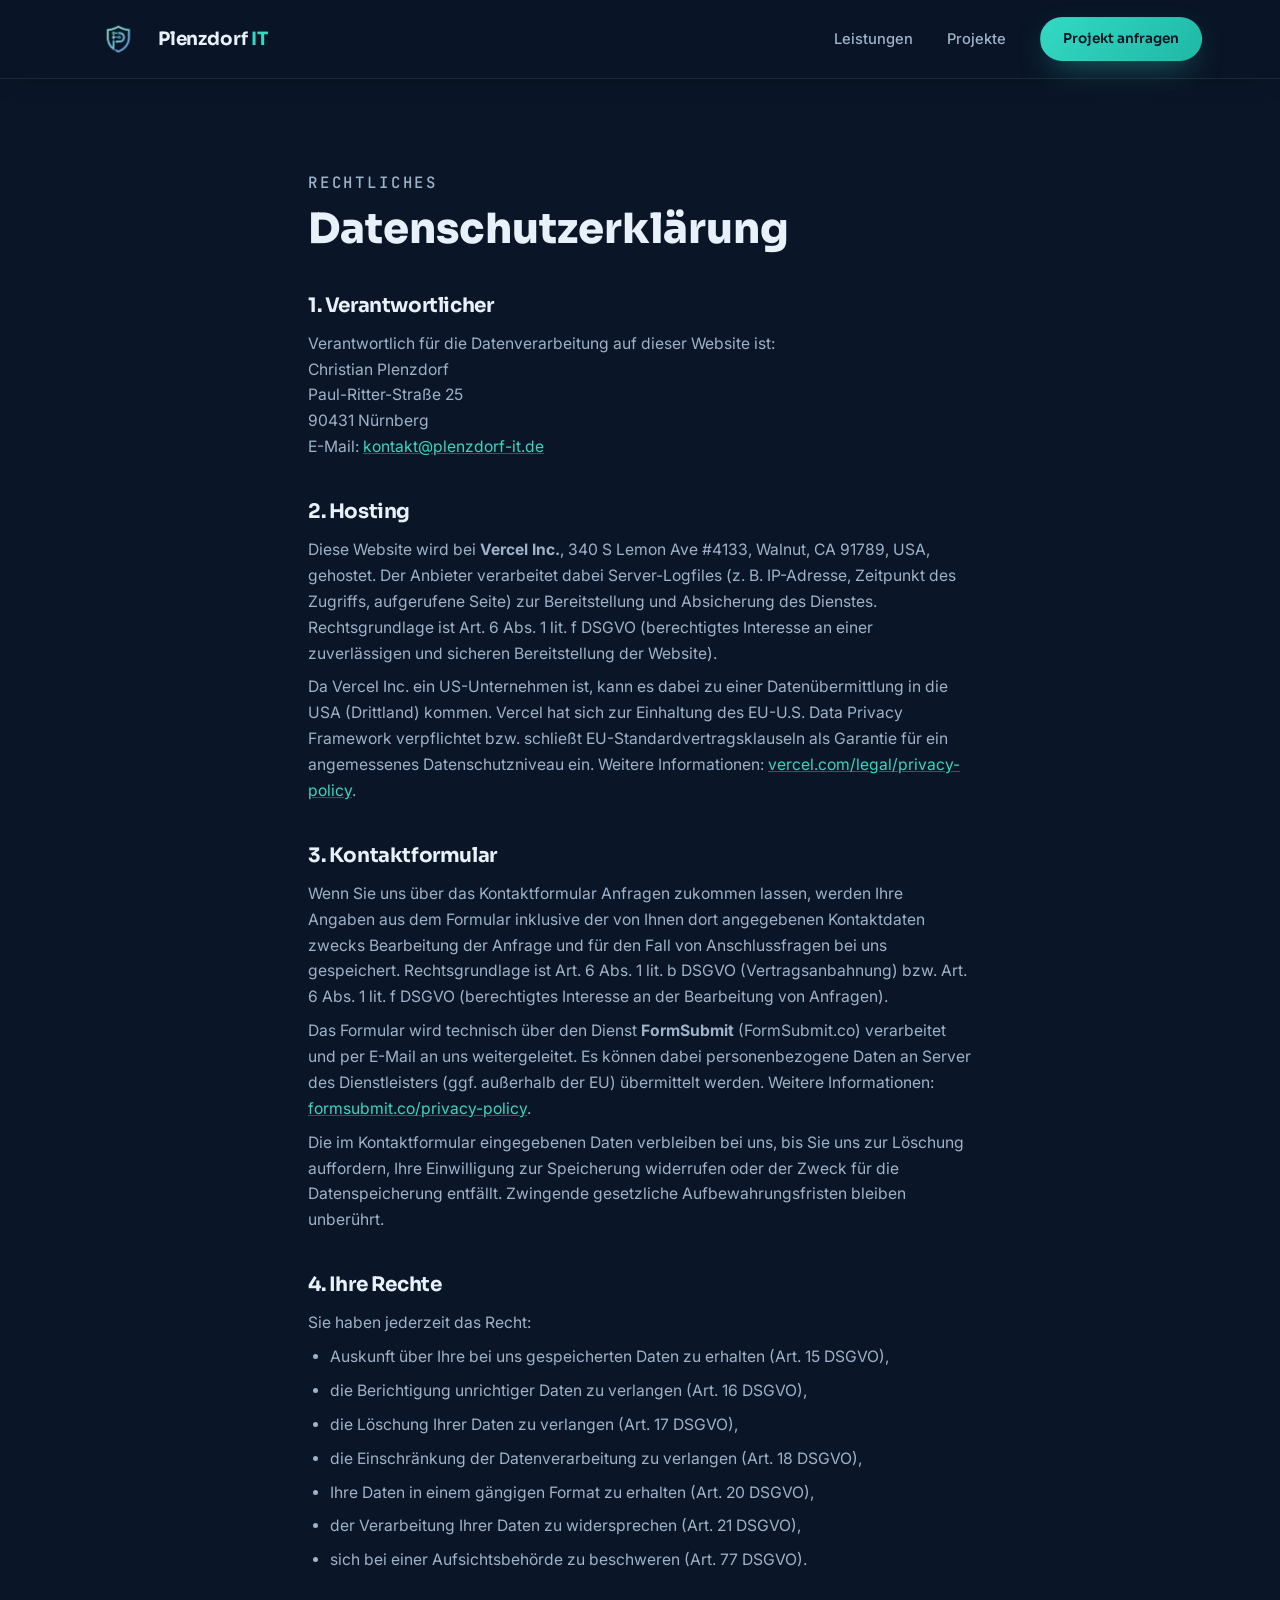
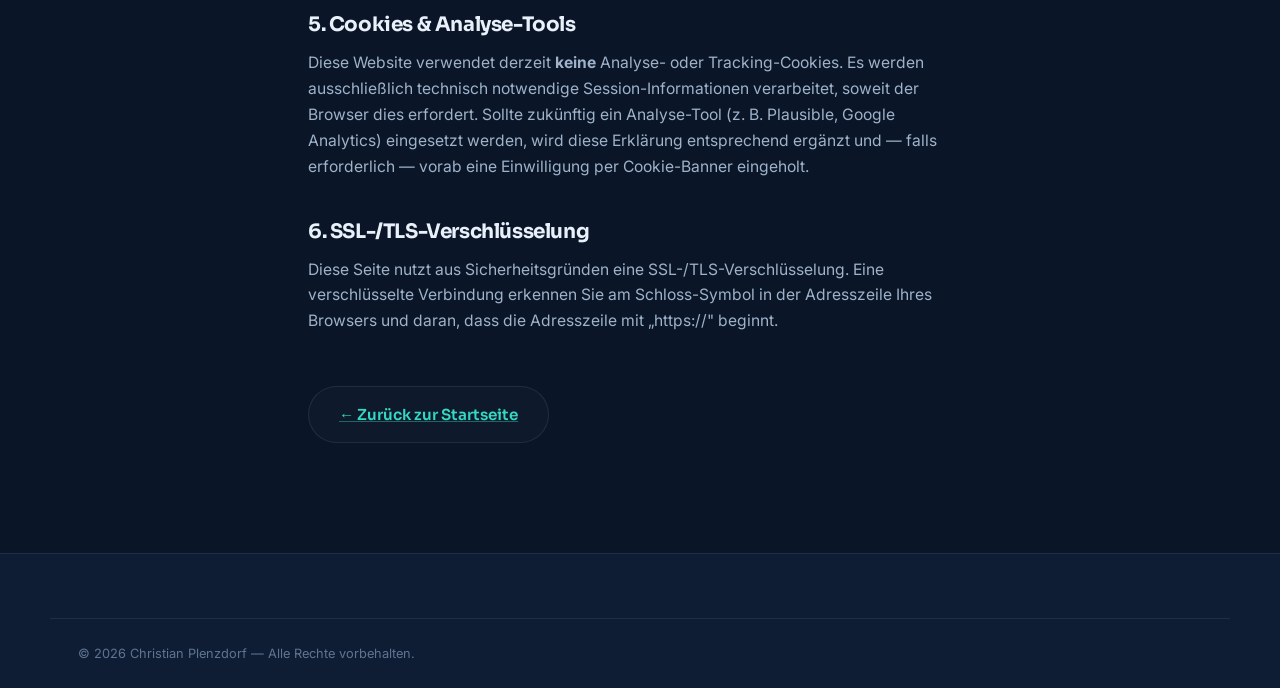
==== commit 67f1349a: "Platzhalter-Hinweisboxen und E-Mail-Platzhalter aus Impressum/Datenschutz entfernen Impressum und Da" ====
--- a/datenschutz.html
+++ b/datenschutz.html
@@ -37,20 +37,13 @@
         <p class="section__eyebrow">Rechtliches</p>
         <h1>Datenschutzerklärung</h1>
 
-        <div class="legal__notice">
-          <strong>Hinweis:</strong> Dies ist eine Basisvorlage auf Grundlage der DSGVO.
-          Bitte alle <code>[Platzhalter]</code> ausfüllen, an den tatsächlich genutzten
-          Formular-/Hosting-/Analytics-Dienst anpassen und vor dem Livegang rechtlich prüfen
-          lassen — diese Seite ersetzt keine Rechtsberatung.
-        </div>
-
         <h2>1. Verantwortlicher</h2>
         <p>
           Verantwortlich für die Datenverarbeitung auf dieser Website ist:<br>
           Christian Plenzdorf<br>
           Paul-Ritter-Straße 25<br>
           90431 Nürnberg<br>
-          E-Mail: <a href="mailto:kontakt@plenzdorf-it.de">[deine-echte-adresse@domain.de]</a>
+          E-Mail: <a href="mailto:kontakt@plenzdorf-it.de">kontakt@plenzdorf-it.de</a>
         </p>
 
         <h2>2. Hosting</h2>
